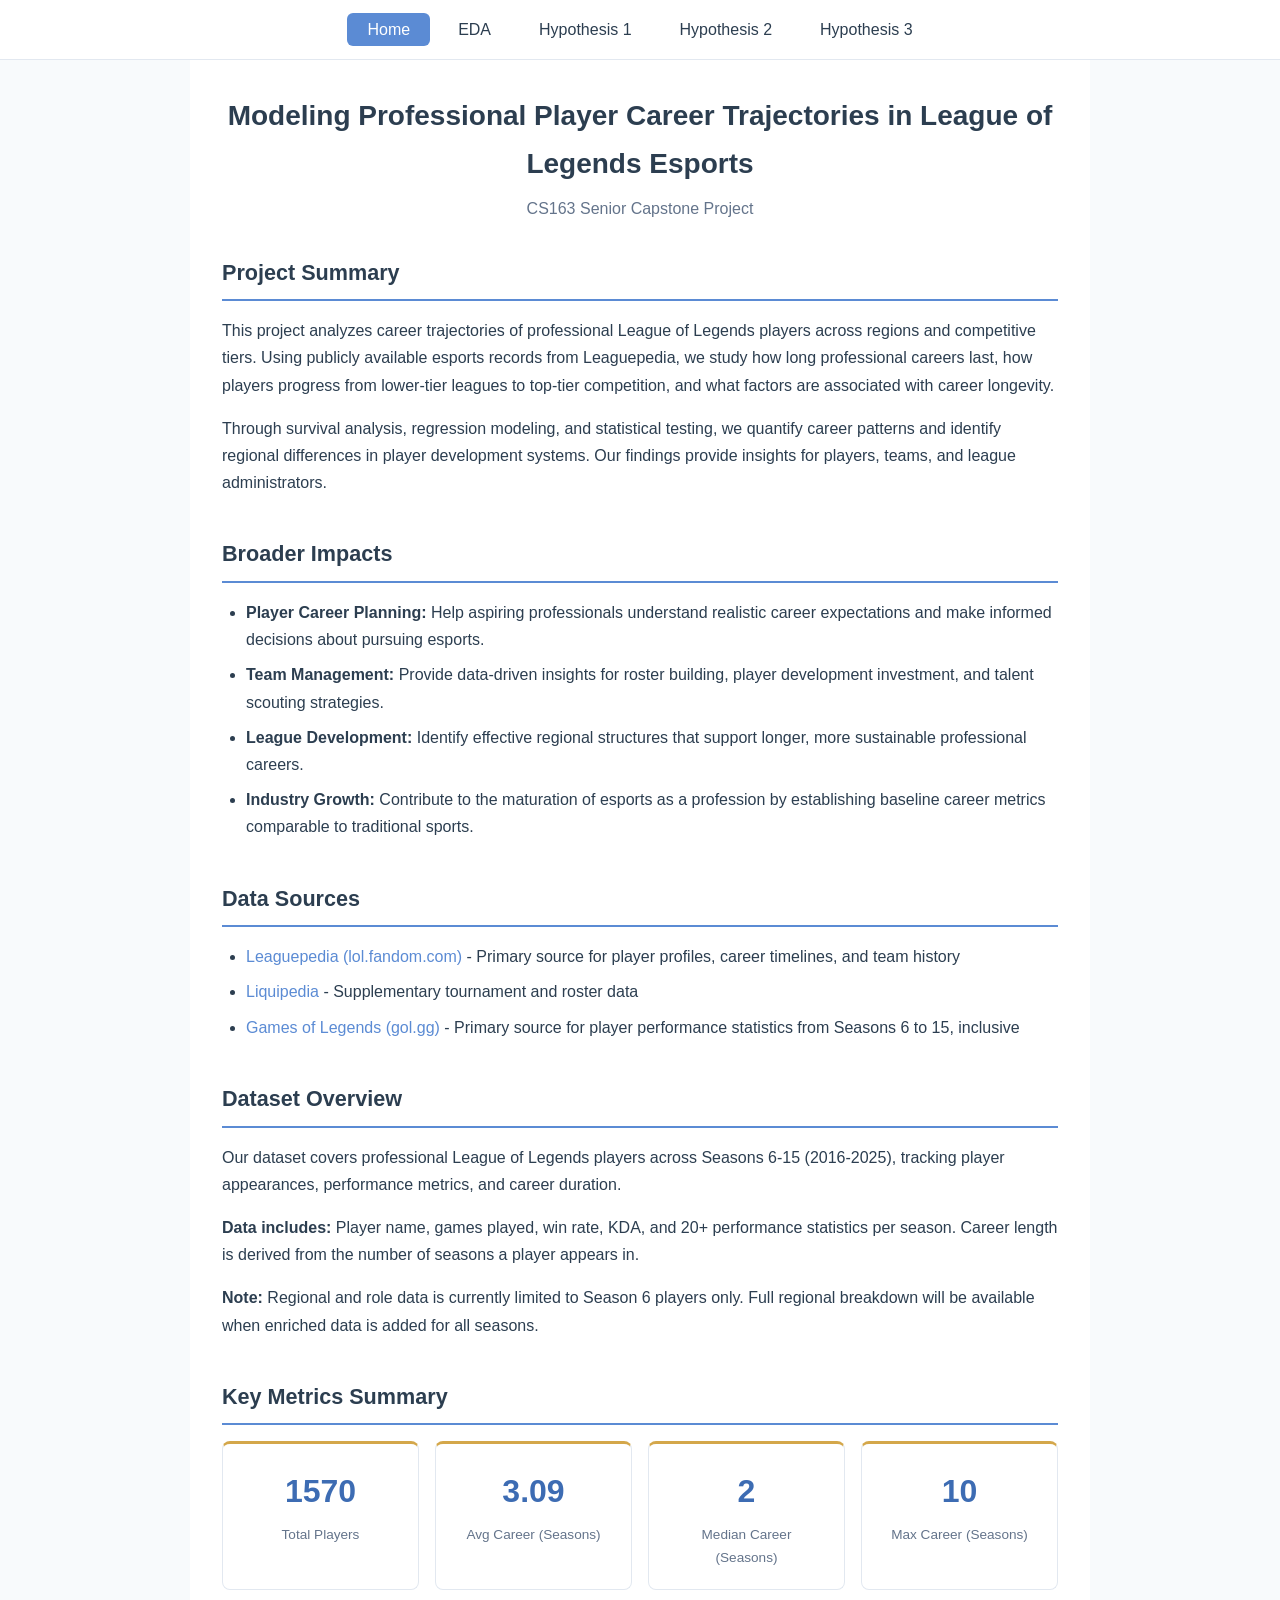
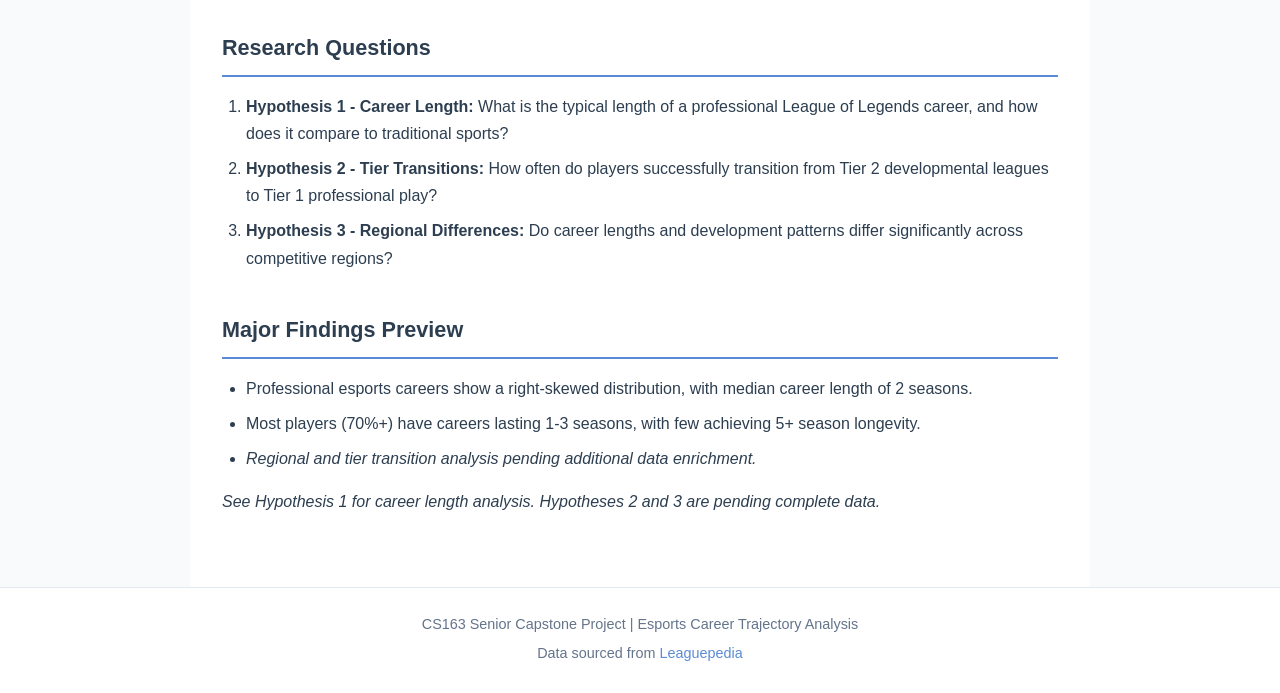
==== website/index.html @ b86ffa87 "Update index.html" ====
<!DOCTYPE html>
<html lang="en">
<head>
    <meta charset="UTF-8">
    <meta name="viewport" content="width=device-width, initial-scale=1.0">
    <title>Esports Career Trajectory Analysis</title>
    <link rel="stylesheet" href="css/styles.css">
    <script src="https://cdn.plot.ly/plotly-2.27.0.min.js"></script>
</head>
<body>
    <nav class="navbar">
        <ul class="nav-links">
            <li><a href="index.html" class="active">Home</a></li>
            <li><a href="pages/eda.html">EDA</a></li>
            <li><a href="pages/hypothesis1.html">Hypothesis 1</a></li>
            <li><a href="pages/hypothesis2.html">Hypothesis 2</a></li>
            <li><a href="pages/hypothesis3.html">Hypothesis 3</a></li>
        </ul>
    </nav>

    <main class="container">
        <h1 class="page-title">Modeling Professional Player Career Trajectories in League of Legends Esports</h1>
        
        <p class="group-info">CS163 Senior Capstone Project</p>

        <section class="section">
            <h2>Project Summary</h2>
            <p>
                This project analyzes career trajectories of professional League of Legends players across 
                regions and competitive tiers. Using publicly available esports records from Leaguepedia, 
                we study how long professional careers last, how players progress from lower-tier leagues 
                to top-tier competition, and what factors are associated with career longevity.
            </p>
            <p>
                Through survival analysis, regression modeling, and statistical testing, we quantify 
                career patterns and identify regional differences in player development systems. Our 
                findings provide insights for players, teams, and league administrators.
            </p>
        </section>

        <section class="section">
            <h2>Broader Impacts</h2>
            <ul>
                <li><strong>Player Career Planning:</strong> Help aspiring professionals understand realistic career expectations and make informed decisions about pursuing esports.</li>
                <li><strong>Team Management:</strong> Provide data-driven insights for roster building, player development investment, and talent scouting strategies.</li>
                <li><strong>League Development:</strong> Identify effective regional structures that support longer, more sustainable professional careers.</li>
                <li><strong>Industry Growth:</strong> Contribute to the maturation of esports as a profession by establishing baseline career metrics comparable to traditional sports.</li>
            </ul>
        </section>

        <section class="section">
            <h2>Data Sources</h2>
            <ul>
                <li><a href="https://lol.fandom.com/wiki/League_of_Legends_Esports_Wiki" target="_blank">Leaguepedia (lol.fandom.com)</a> - Primary source for player profiles, career timelines, and team history</li>
                <li><a href="https://liquipedia.net/leagueoflegends/" target="_blank">Liquipedia</a> - Supplementary tournament and roster data</li>
                <li><a href="https://gol.gg/esports/home/" target="_blank">Games of Legends (gol.gg)</a> - Primary source for player performance statistics from Seasons 6 to 15, inclusive</li>
            </ul>
        </section>

        <section class="section">
            <h2>Dataset Overview</h2>
            <p>
                Our dataset covers professional League of Legends players across Seasons 6-15 (2016-2025),
                tracking player appearances, performance metrics, and career duration.
            </p>
            <p>
                <strong>Data includes:</strong> Player name, games played, win rate, KDA, and 20+ performance 
                statistics per season. Career length is derived from the number of seasons a player appears in.
            </p>
            <p>
                <strong>Note:</strong> Regional and role data is currently limited to Season 6 players only. 
                Full regional breakdown will be available when enriched data is added for all seasons.
            </p>
        </section>

        <section class="section">
            <h2>Key Metrics Summary</h2>
            <div class="metrics-grid">
                <div class="metric-box">
                    <span class="metric-value" id="metric-total">--</span>
                    <span class="metric-label">Total Players</span>
                </div>
                <div class="metric-box">
                    <span class="metric-value" id="metric-avg-career">--</span>
                    <span class="metric-label">Avg Career (Seasons)</span>
                </div>
                <div class="metric-box">
                    <span class="metric-value" id="metric-median-career">--</span>
                    <span class="metric-label">Median Career (Seasons)</span>
                </div>
                <div class="metric-box">
                    <span class="metric-value" id="metric-max-career">--</span>
                    <span class="metric-label">Max Career (Seasons)</span>
                </div>
            </div>
        </section>

        <section class="section">
            <h2>Research Questions</h2>
            <ol>
                <li><strong>Hypothesis 1 - Career Length:</strong> What is the typical length of a professional League of Legends career, and how does it compare to traditional sports?</li>
                <li><strong>Hypothesis 2 - Tier Transitions:</strong> How often do players successfully transition from Tier 2 developmental leagues to Tier 1 professional play?</li>
                <li><strong>Hypothesis 3 - Regional Differences:</strong> Do career lengths and development patterns differ significantly across competitive regions?</li>
            </ol>
        </section>

        <section class="section">
            <h2>Major Findings Preview</h2>
            <ul>
                <li>Professional esports careers show a right-skewed distribution, with median career length of 2 seasons.</li>
                <li>Most players (70%+) have careers lasting 1-3 seasons, with few achieving 5+ season longevity.</li>
                <li><em>Regional and tier transition analysis pending additional data enrichment.</em></li>
            </ul>
            <p>
                <em>See Hypothesis 1 for career length analysis. Hypotheses 2 and 3 are pending complete data.</em>
            </p>
        </section>
    </main>

    <footer class="footer">
        <p>CS163 Senior Capstone Project | Esports Career Trajectory Analysis</p>
        <p>Data sourced from <a href="https://lol.fandom.com" target="_blank">Leaguepedia</a></p>
    </footer>

    <script src="js/data.js"></script>
    <script src="js/main.js"></script>
    <script>
        // Load EDA data and update dashboard
        fetch('js/eda_data.json')
            .then(response => response.json())
            .then(data => {
                // Update homepage metrics (only data directly from Excel)
                if (data.summary) {
                    document.getElementById('metric-total').textContent = data.summary.totalPlayers || '--';
                    document.getElementById('metric-avg-career').textContent = data.summary.avgCareerYears || '--';
                    document.getElementById('metric-median-career').textContent = data.summary.medianCareerYears || '--';
                    document.getElementById('metric-max-career').textContent = data.summary.maxCareerYears || '--';
                }
            })
            .catch(err => console.log('EDA data not yet available:', err));
    </script>
</body>
</html>
---- website/css/styles.css ----
/* Clean Academic Style - League of Legends Pastel Blue & Gold Theme */
:root {
    --primary-color: #5b8bd4;       /* Pastel blue */
    --primary-dark: #3d6cb3;        /* Darker blue for hover/accents */
    --primary-light: #d4e4f7;       /* Light blue background */
    --secondary-color: #d4a74a;     /* Pastel gold */
    --secondary-light: #f5e6c4;     /* Light gold background */
    --accent-color: #c9a227;        /* Richer gold for emphasis */
    --text-color: #2c3e50;
    --text-light: #64748b;
    --bg-color: #ffffff;
    --bg-secondary: #f8fafc;
    --border-color: #e2e8f0;
}

* {
    margin: 0;
    padding: 0;
    box-sizing: border-box;
}

body {
    font-family: 'Segoe UI', -apple-system, BlinkMacSystemFont, Roboto, sans-serif;
    line-height: 1.7;
    color: var(--text-color);
    background-color: var(--bg-secondary);
}

/* Navigation */
.navbar {
    background-color: var(--bg-color);
    border-bottom: 1px solid var(--border-color);
    padding: 1rem 2rem;
    position: sticky;
    top: 0;
    z-index: 1000;
}

.nav-links {
    display: flex;
    justify-content: center;
    list-style: none;
    gap: 0.5rem;
    max-width: 800px;
    margin: 0 auto;
}

.nav-links a {
    text-decoration: none;
    color: var(--text-color);
    padding: 0.5rem 1.25rem;
    border-radius: 6px;
    font-weight: 500;
    transition: all 0.2s;
}

.nav-links a:hover {
    background-color: var(--primary-light);
    color: var(--primary-dark);
}

.nav-links a.active {
    background-color: var(--primary-color);
    color: white;
}

.nav-links a.active:hover {
    background-color: var(--primary-dark);
}

/* Container */
.container {
    max-width: 900px;
    margin: 0 auto;
    padding: 2rem;
    background-color: var(--bg-color);
    min-height: calc(100vh - 200px);
}

/* Page Title */
.page-title {
    font-size: 1.75rem;
    font-weight: 700;
    text-align: center;
    margin-bottom: 0.5rem;
    color: var(--text-color);
}

.group-info {
    text-align: center;
    color: var(--text-light);
    margin-bottom: 2rem;
    font-size: 1rem;
}

/* Sections */
.section {
    margin-bottom: 2.5rem;
}

.section h2 {
    font-size: 1.35rem;
    font-weight: 600;
    margin-bottom: 1rem;
    color: var(--text-color);
    padding-bottom: 0.5rem;
    border-bottom: 2px solid var(--primary-color);
}

.section p {
    margin-bottom: 1rem;
}

.section ul,
.section ol {
    margin-left: 1.5rem;
    margin-bottom: 1rem;
}

.section li {
    margin-bottom: 0.5rem;
}

.section a {
    color: var(--primary-color);
    text-decoration: none;
}

.section a:hover {
    text-decoration: underline;
}

/* Data Table */
.data-table {
    width: 100%;
    border-collapse: collapse;
    margin: 1rem 0;
    font-size: 0.95rem;
}

.data-table th,
.data-table td {
    padding: 0.75rem 1rem;
    text-align: left;
    border: 1px solid var(--border-color);
}

.data-table th {
    background-color: var(--bg-secondary);
    font-weight: 600;
}

.data-table tbody tr:hover {
    background-color: var(--bg-secondary);
}

/* Metrics Grid */
.metrics-grid {
    display: grid;
    grid-template-columns: repeat(auto-fit, minmax(180px, 1fr));
    gap: 1rem;
    margin: 1rem 0;
}

.metric-box {
    background-color: var(--bg-color);
    border: 1px solid var(--border-color);
    border-top: 3px solid var(--secondary-color);
    border-radius: 8px;
    padding: 1.25rem;
    text-align: center;
}

.metric-value {
    display: block;
    font-size: 2rem;
    font-weight: 700;
    color: var(--primary-dark);
}

.metric-label {
    display: block;
    font-size: 0.85rem;
    color: var(--text-light);
    margin-top: 0.25rem;
}

/* Hypothesis Header */
.hypothesis-header {
    background: linear-gradient(135deg, var(--primary-light) 0%, var(--secondary-light) 100%);
    border: 1px solid var(--border-color);
    border-radius: 8px;
    padding: 1.5rem;
    margin-bottom: 2rem;
}

.hypothesis-header h1 {
    font-size: 1.5rem;
    margin-bottom: 1rem;
    color: var(--primary-dark);
}

.hypothesis-text {
    font-style: italic;
    color: var(--text-color);
    padding: 1rem;
    background-color: var(--bg-color);
    border-left: 4px solid var(--secondary-color);
    border-radius: 4px;
}

/* Summary Box */
.summary-box {
    background-color: var(--primary-light);
    border: 1px solid var(--primary-color);
    border-radius: 8px;
    padding: 1.5rem;
    margin: 1.5rem 0;
}

.summary-box h3 {
    color: var(--primary-dark);
    margin-bottom: 0.75rem;
    font-size: 1.1rem;
}

.summary-box ul {
    margin-left: 1.25rem;
    margin-bottom: 0;
}

/* Implications Box */
.implications-box {
    background-color: var(--secondary-light);
    border: 1px solid var(--secondary-color);
    border-radius: 8px;
    padding: 1.5rem;
    margin: 1.5rem 0;
}

.implications-box h3 {
    color: var(--accent-color);
    margin-bottom: 0.75rem;
    font-size: 1.1rem;
}

.implications-box ul {
    margin-left: 1.25rem;
    margin-bottom: 0;
}

/* Chart Container */
.chart-container {
    width: 100%;
    min-height: 350px;
    margin: 1.5rem 0;
    background-color: var(--bg-color);
    border: 1px solid var(--border-color);
    border-radius: 8px;
}

.chart-row {
    display: grid;
    grid-template-columns: 1fr 1fr;
    gap: 1.5rem;
    margin: 1.5rem 0;
}

@media (max-width: 768px) {
    .chart-row {
        grid-template-columns: 1fr;
    }
}

.chart-title {
    font-size: 1rem;
    font-weight: 600;
    margin-bottom: 0.5rem;
    text-align: center;
}

/* Stats Table */
.stats-table {
    width: 100%;
    border-collapse: collapse;
    margin: 1rem 0;
    font-size: 0.9rem;
}

.stats-table th,
.stats-table td {
    padding: 0.6rem 0.75rem;
    text-align: center;
    border: 1px solid var(--border-color);
}

.stats-table th {
    background-color: var(--bg-secondary);
    font-weight: 600;
}

.stats-table td:first-child {
    text-align: left;
    font-weight: 500;
}

/* Next Steps Section */
.next-steps {
    background-color: #f8fafc;
    border: 1px solid var(--border-color);
    border-left: 4px solid var(--secondary-color);
    border-radius: 8px;
    padding: 1.5rem;
    margin: 1.5rem 0;
}

.next-steps h3 {
    color: var(--accent-color);
    margin-bottom: 0.75rem;
    font-size: 1.1rem;
}

.next-steps ul {
    margin-left: 1.25rem;
    margin-bottom: 0;
}

/* Footer */
.footer {
    background-color: var(--bg-color);
    border-top: 1px solid var(--border-color);
    padding: 1.5rem;
    text-align: center;
    color: var(--text-light);
    font-size: 0.9rem;
}

.footer a {
    color: var(--primary-color);
    text-decoration: none;
}

.footer a:hover {
    text-decoration: underline;
}

.footer p {
    margin-bottom: 0.25rem;
}

/* Responsive */
@media (max-width: 768px) {
    .container {
        padding: 1rem;
    }

    .page-title {
        font-size: 1.4rem;
    }

    .nav-links {
        flex-wrap: wrap;
        gap: 0.25rem;
    }

    .nav-links a {
        padding: 0.4rem 0.75rem;
        font-size: 0.9rem;
    }

    .metric-value {
        font-size: 1.5rem;
    }
}

/* Placeholder Box for Pending Data */
.placeholder-box {
    background-color: var(--bg-secondary);
    border: 2px dashed var(--border-color);
    border-radius: 8px;
    padding: 2rem;
    text-align: center;
    color: var(--text-light);
    margin: 1rem 0;
}

.placeholder-box p {
    margin-bottom: 0.75rem;
}

.placeholder-box ul {
    text-align: left;
    display: inline-block;
    margin: 0.5rem 0;
}

.placeholder-box li {
    margin-bottom: 0.25rem;
}

.placeholder-box strong {
    color: var(--text-color);
}

.placeholder-box em {
    color: var(--primary-dark);
}

/* Print Styles */
@media print {
    .navbar {
        display: none;
    }

    .container {
        max-width: 100%;
        padding: 0;
    }

    .section {
        break-inside: avoid;
    }

    .chart-container {
        break-inside: avoid;
    }
    
    .placeholder-box {
        border: 1px solid #ccc;
    }
}
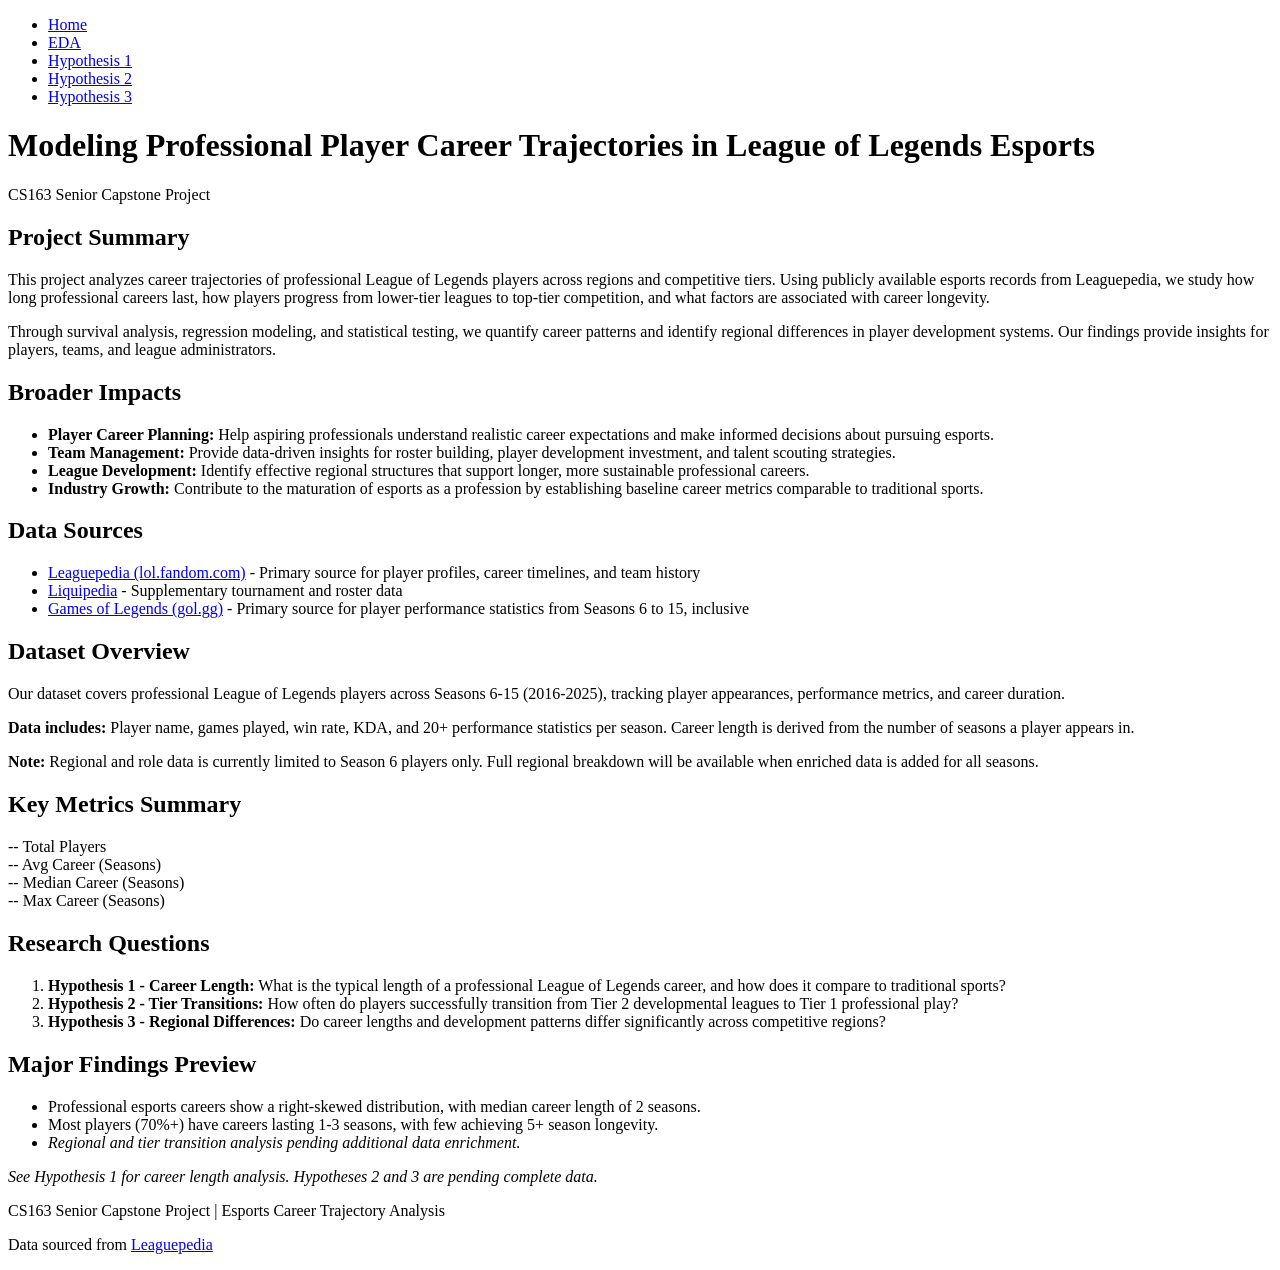
==== commit 299dd48a: "fixing home page 404 upon refresh" ====
--- a/website/index.html
+++ b/website/index.html
@@ -4,17 +4,17 @@
     <meta charset="UTF-8">
     <meta name="viewport" content="width=device-width, initial-scale=1.0">
     <title>Esports Career Trajectory Analysis</title>
-    <link rel="stylesheet" href="css/styles.css">
+    <link rel="stylesheet" href="/css/styles.css">
     <script src="https://cdn.plot.ly/plotly-2.27.0.min.js"></script>
 </head>
 <body>
     <nav class="navbar">
         <ul class="nav-links">
-            <li><a href="index.html" class="active">Home</a></li>
-            <li><a href="pages/eda.html">EDA</a></li>
-            <li><a href="pages/hypothesis1.html">Hypothesis 1</a></li>
-            <li><a href="pages/hypothesis2.html">Hypothesis 2</a></li>
-            <li><a href="pages/hypothesis3.html">Hypothesis 3</a></li>
+            <li><a href="/" class="active">Home</a></li>
+            <li><a href="/pages/eda.html">EDA</a></li>
+            <li><a href="/pages/hypothesis1.html">Hypothesis 1</a></li>
+            <li><a href="/pages/hypothesis2.html">Hypothesis 2</a></li>
+            <li><a href="/pages/hypothesis3.html">Hypothesis 3</a></li>
         </ul>
     </nav>
 
@@ -122,22 +122,51 @@
         <p>Data sourced from <a href="https://lol.fandom.com" target="_blank">Leaguepedia</a></p>
     </footer>
 
-    <script src="js/data.js"></script>
-    <script src="js/main.js"></script>
+    <script src="/js/data.js"></script>
+    <script src="/js/main.js"></script>
     <script>
-        // Load EDA data and update dashboard
-        fetch('js/eda_data.json')
-            .then(response => response.json())
-            .then(data => {
-                // Update homepage metrics (only data directly from Excel)
-                if (data.summary) {
-                    document.getElementById('metric-total').textContent = data.summary.totalPlayers || '--';
-                    document.getElementById('metric-avg-career').textContent = data.summary.avgCareerYears || '--';
-                    document.getElementById('metric-median-career').textContent = data.summary.medianCareerYears || '--';
-                    document.getElementById('metric-max-career').textContent = data.summary.maxCareerYears || '--';
-                }
-            })
-            .catch(err => console.log('EDA data not yet available:', err));
+        (function () {
+            function applySummary(s) {
+                if (!s) return;
+                var fmt = function (v) {
+                    if (v == null || v === '') return '--';
+                    if (typeof v === 'number' && v % 1 !== 0) return v.toFixed(2);
+                    return String(v);
+                };
+                var el = document.getElementById('metric-total');
+                if (el) el.textContent = s.totalPlayers != null ? String(s.totalPlayers) : '--';
+                el = document.getElementById('metric-avg-career');
+                if (el) el.textContent = fmt(s.avgCareerYears);
+                el = document.getElementById('metric-median-career');
+                if (el) el.textContent = fmt(s.medianCareerYears);
+                el = document.getElementById('metric-max-career');
+                if (el) el.textContent = s.maxCareerYears != null ? String(s.maxCareerYears) : '--';
+            }
+
+            function loadHomeMetrics() {
+                fetch('/js/eda_data.json')
+                    .then(function (response) {
+                        if (!response.ok) throw new Error('EDA fetch failed: ' + response.status);
+                        return response.json();
+                    })
+                    .then(function (data) {
+                        if (data && data.summary) applySummary(data.summary);
+                        else throw new Error('EDA JSON missing summary');
+                    })
+                    .catch(function (err) {
+                        console.warn('Homepage EDA metrics (using fallback if available):', err);
+                        if (typeof SAMPLE_DATA !== 'undefined' && SAMPLE_DATA.summary) {
+                            applySummary(SAMPLE_DATA.summary);
+                        }
+                    });
+            }
+
+            if (document.readyState === 'loading') {
+                document.addEventListener('DOMContentLoaded', loadHomeMetrics);
+            } else {
+                loadHomeMetrics();
+            }
+        })();
     </script>
 </body>
 </html>
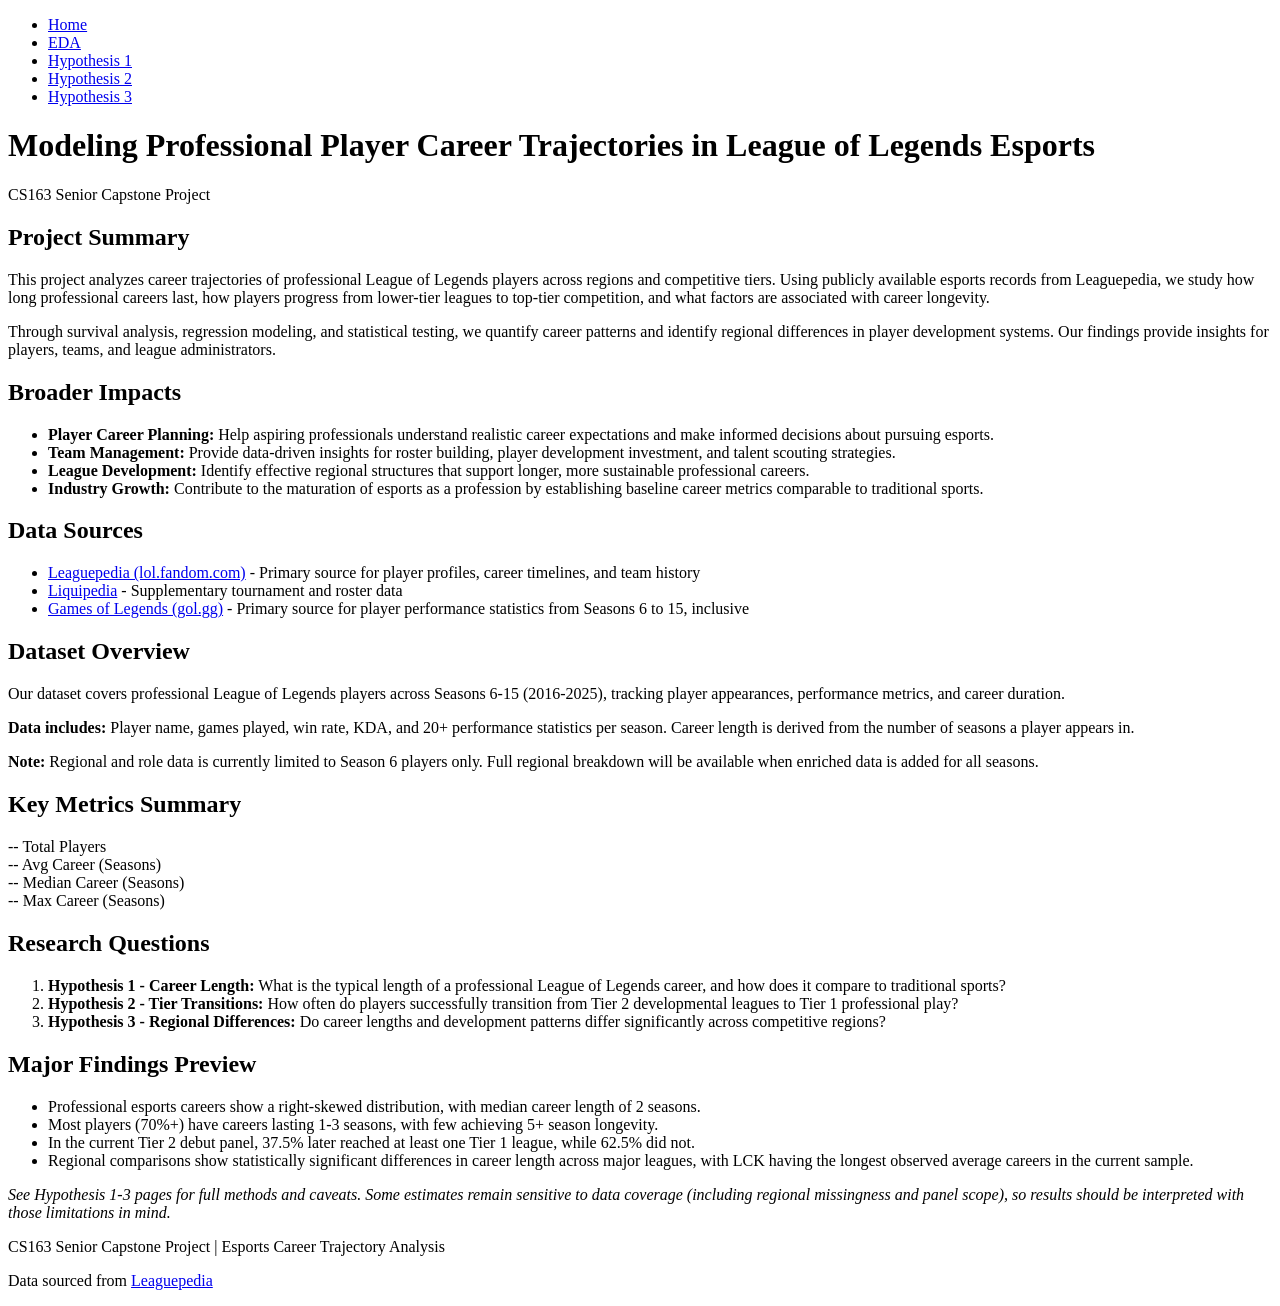
==== commit f9c74613: "Add stability/cohort snapshot and refresh homepage findings Add a new stability_cohort_analysis pipe" ====
--- a/website/index.html
+++ b/website/index.html
@@ -109,10 +109,11 @@
             <ul>
                 <li>Professional esports careers show a right-skewed distribution, with median career length of 2 seasons.</li>
                 <li>Most players (70%+) have careers lasting 1-3 seasons, with few achieving 5+ season longevity.</li>
-                <li><em>Regional and tier transition analysis pending additional data enrichment.</em></li>
+                <li>In the current Tier 2 debut panel, 37.5% later reached at least one Tier 1 league, while 62.5% did not.</li>
+                <li>Regional comparisons show statistically significant differences in career length across major leagues, with LCK having the longest observed average careers in the current sample.</li>
             </ul>
             <p>
-                <em>See Hypothesis 1 for career length analysis. Hypotheses 2 and 3 are pending complete data.</em>
+                <em>See Hypothesis 1-3 pages for full methods and caveats. Some estimates remain sensitive to data coverage (including regional missingness and panel scope), so results should be interpreted with those limitations in mind.</em>
             </p>
         </section>
     </main>
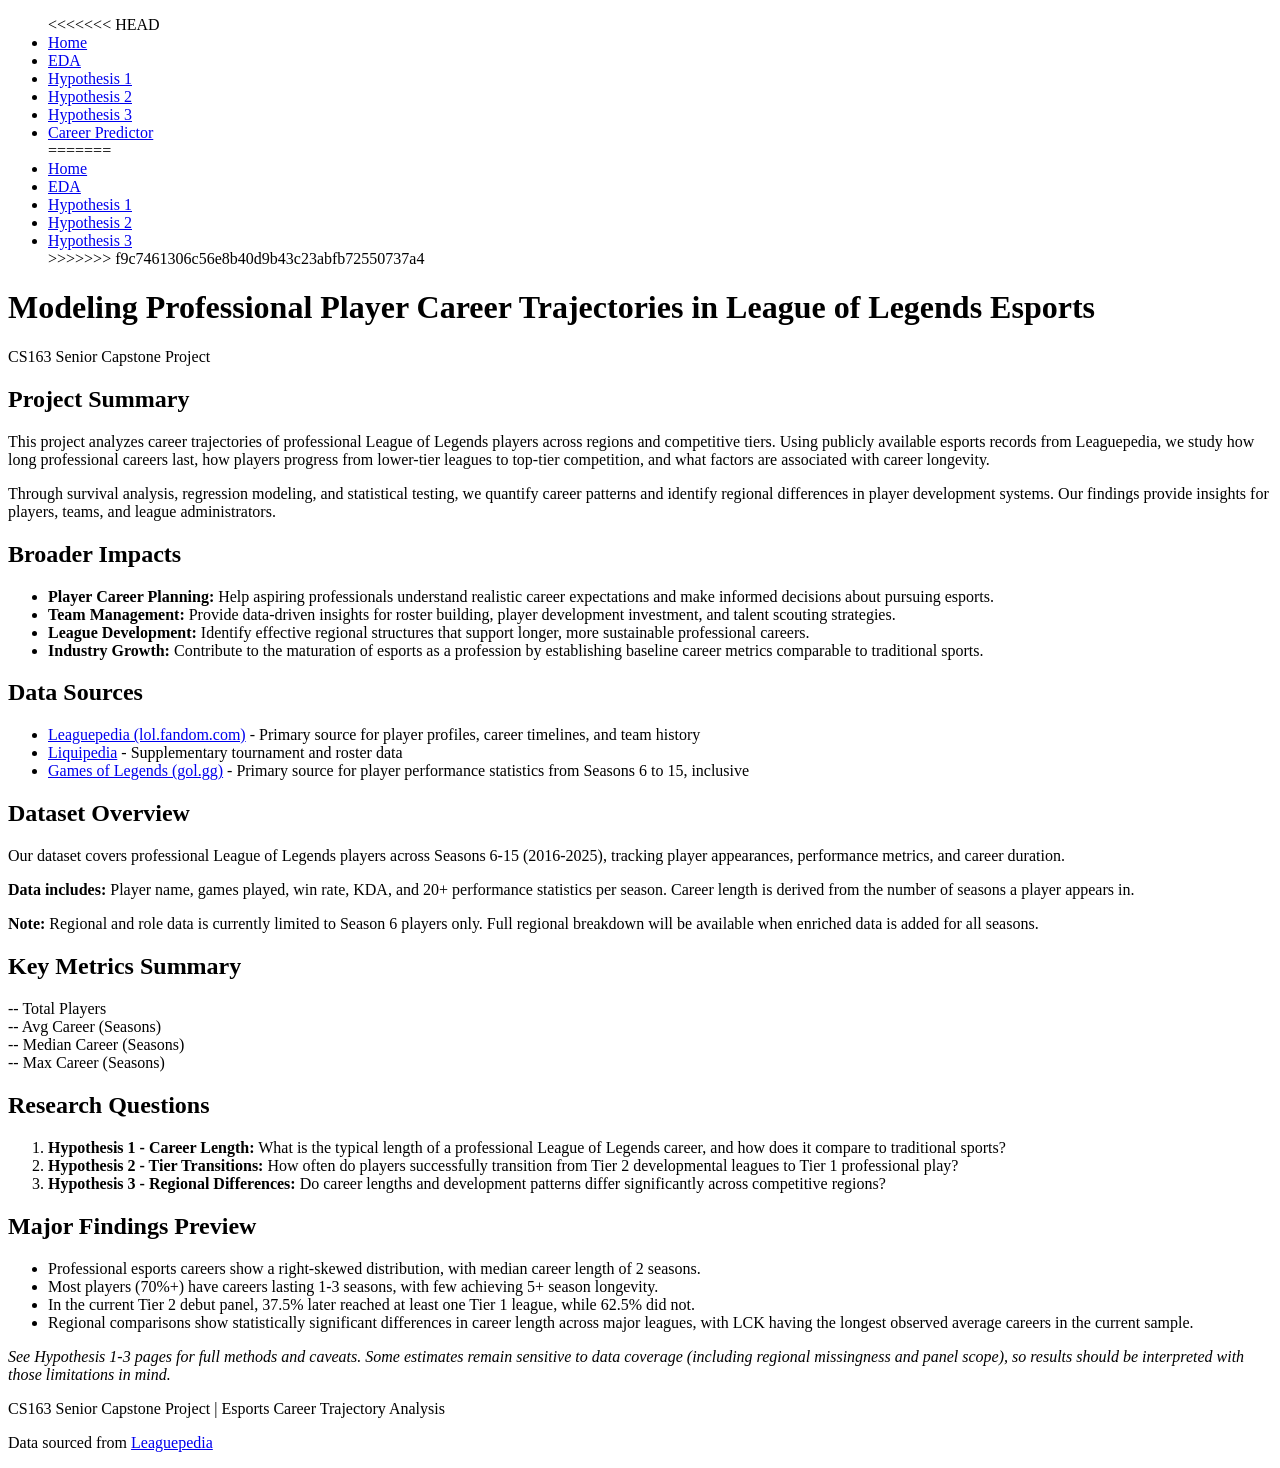
==== commit a2d5ce3e: "added predictor model and html files" ====
--- a/website/index.html
+++ b/website/index.html
@@ -10,11 +10,20 @@
 <body>
     <nav class="navbar">
         <ul class="nav-links">
+<<<<<<< HEAD
+            <li><a href="index.html" class="active">Home</a></li>
+            <li><a href="pages/eda.html">EDA</a></li>
+            <li><a href="pages/hypothesis1.html">Hypothesis 1</a></li>
+            <li><a href="pages/hypothesis2.html">Hypothesis 2</a></li>
+            <li><a href="pages/hypothesis3.html">Hypothesis 3</a></li>
+            <li><a href="predictor.html">Career Predictor</a></li>
+=======
             <li><a href="/" class="active">Home</a></li>
             <li><a href="/pages/eda.html">EDA</a></li>
             <li><a href="/pages/hypothesis1.html">Hypothesis 1</a></li>
             <li><a href="/pages/hypothesis2.html">Hypothesis 2</a></li>
             <li><a href="/pages/hypothesis3.html">Hypothesis 3</a></li>
+>>>>>>> f9c7461306c56e8b40d9b43c23abfb72550737a4
         </ul>
     </nav>
 
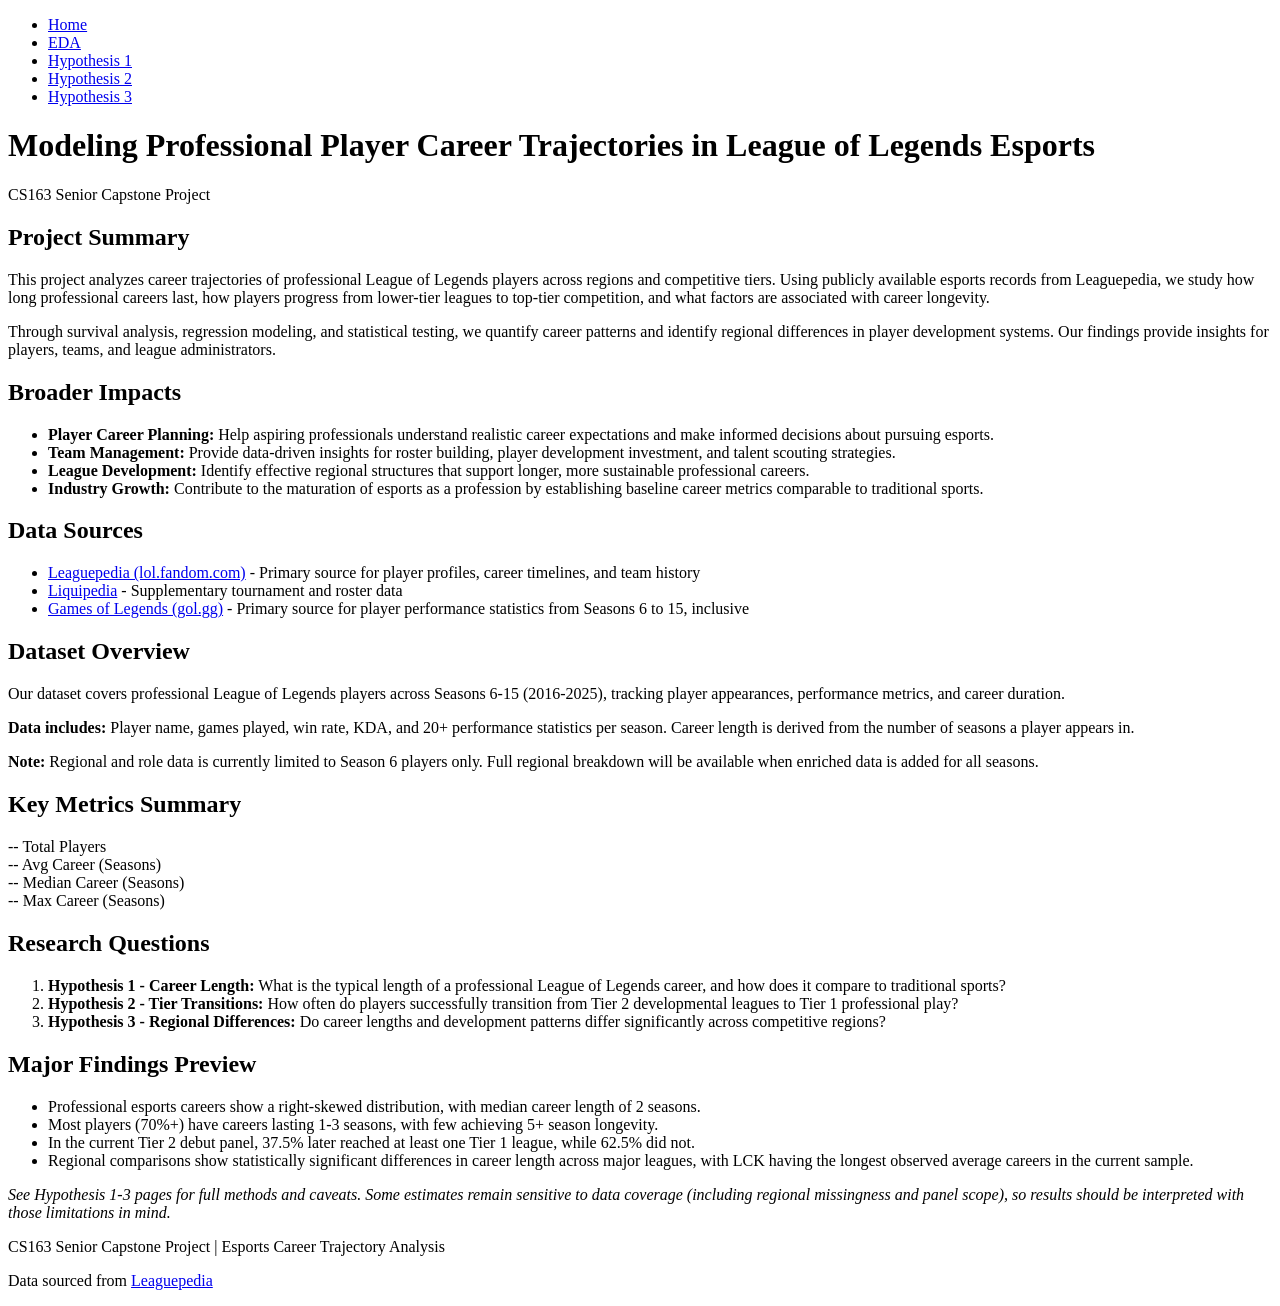
==== commit 6d6ebd9d: "Merge branch 'main' of https://github.com/Brandonlee-2002/Esports-Trajectory" ====
--- a/website/index.html
+++ b/website/index.html
@@ -10,20 +10,11 @@
 <body>
     <nav class="navbar">
         <ul class="nav-links">
-<<<<<<< HEAD
             <li><a href="index.html" class="active">Home</a></li>
             <li><a href="pages/eda.html">EDA</a></li>
             <li><a href="pages/hypothesis1.html">Hypothesis 1</a></li>
             <li><a href="pages/hypothesis2.html">Hypothesis 2</a></li>
             <li><a href="pages/hypothesis3.html">Hypothesis 3</a></li>
-            <li><a href="predictor.html">Career Predictor</a></li>
-=======
-            <li><a href="/" class="active">Home</a></li>
-            <li><a href="/pages/eda.html">EDA</a></li>
-            <li><a href="/pages/hypothesis1.html">Hypothesis 1</a></li>
-            <li><a href="/pages/hypothesis2.html">Hypothesis 2</a></li>
-            <li><a href="/pages/hypothesis3.html">Hypothesis 3</a></li>
->>>>>>> f9c7461306c56e8b40d9b43c23abfb72550737a4
         </ul>
     </nav>
 
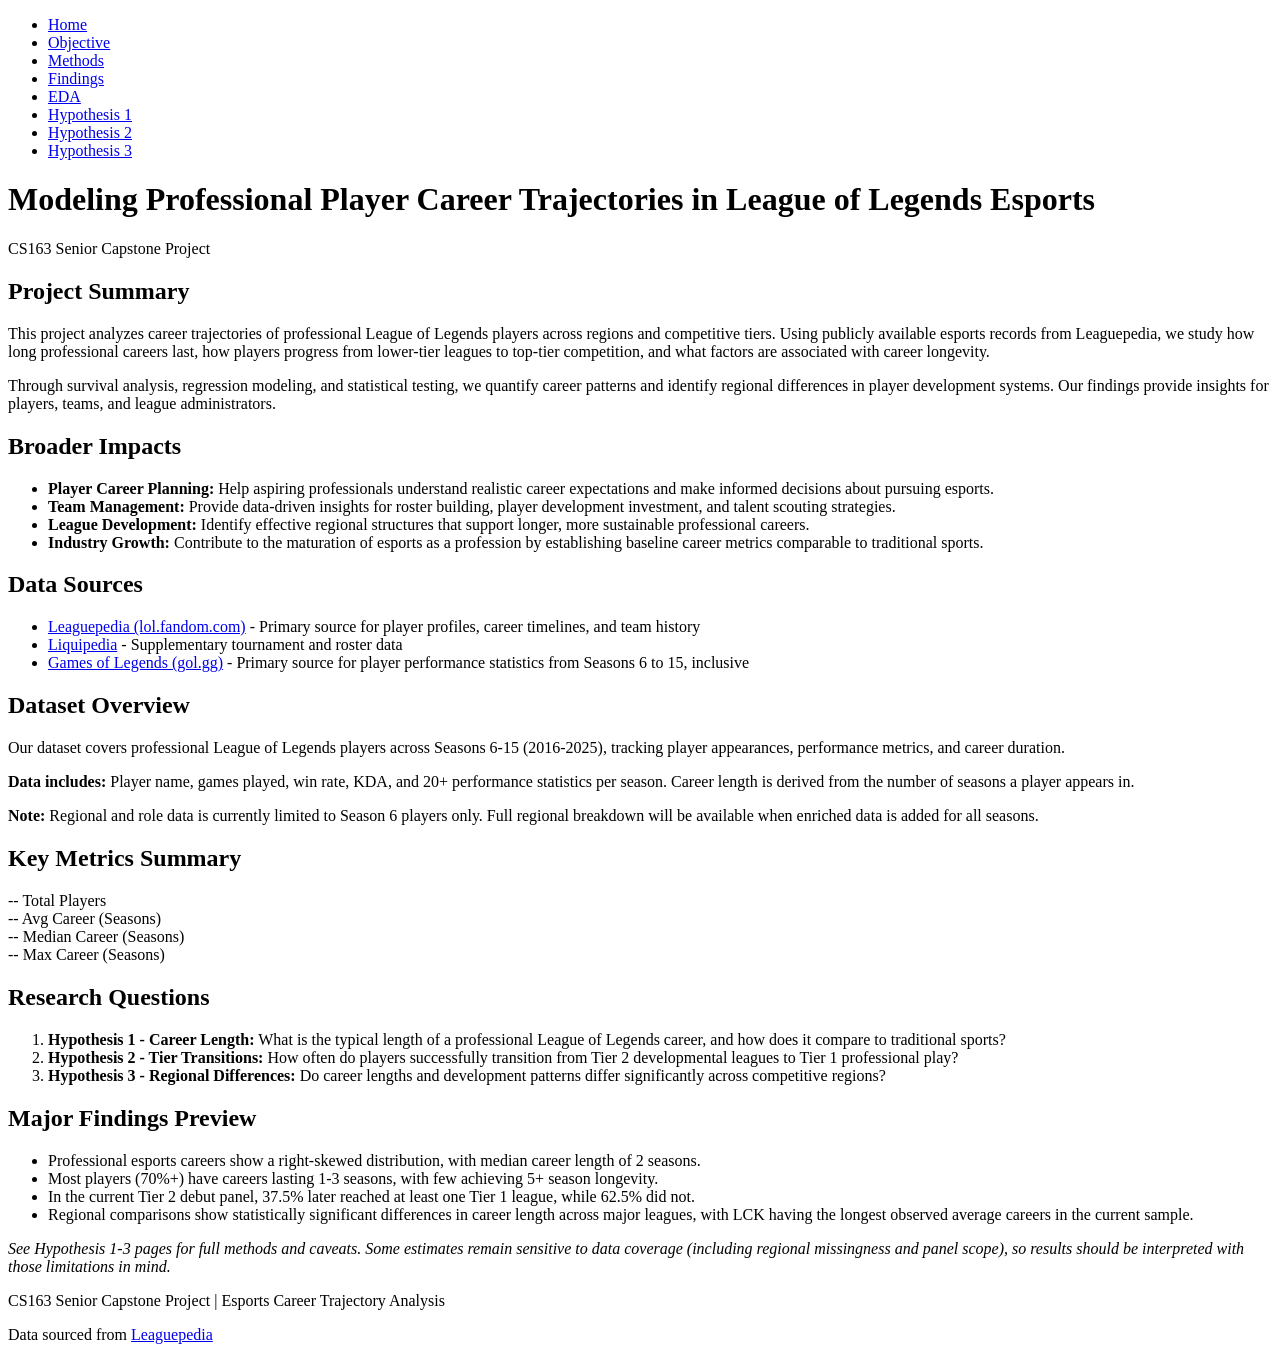
==== commit eccdbec5: "Add rubric pages, cloud DB feature, and README updates" ====
--- a/website/index.html
+++ b/website/index.html
@@ -11,6 +11,9 @@
     <nav class="navbar">
         <ul class="nav-links">
             <li><a href="index.html" class="active">Home</a></li>
+            <li><a href="pages/objective.html">Objective</a></li>
+            <li><a href="pages/methods.html">Methods</a></li>
+            <li><a href="pages/findings.html">Findings</a></li>
             <li><a href="pages/eda.html">EDA</a></li>
             <li><a href="pages/hypothesis1.html">Hypothesis 1</a></li>
             <li><a href="pages/hypothesis2.html">Hypothesis 2</a></li>
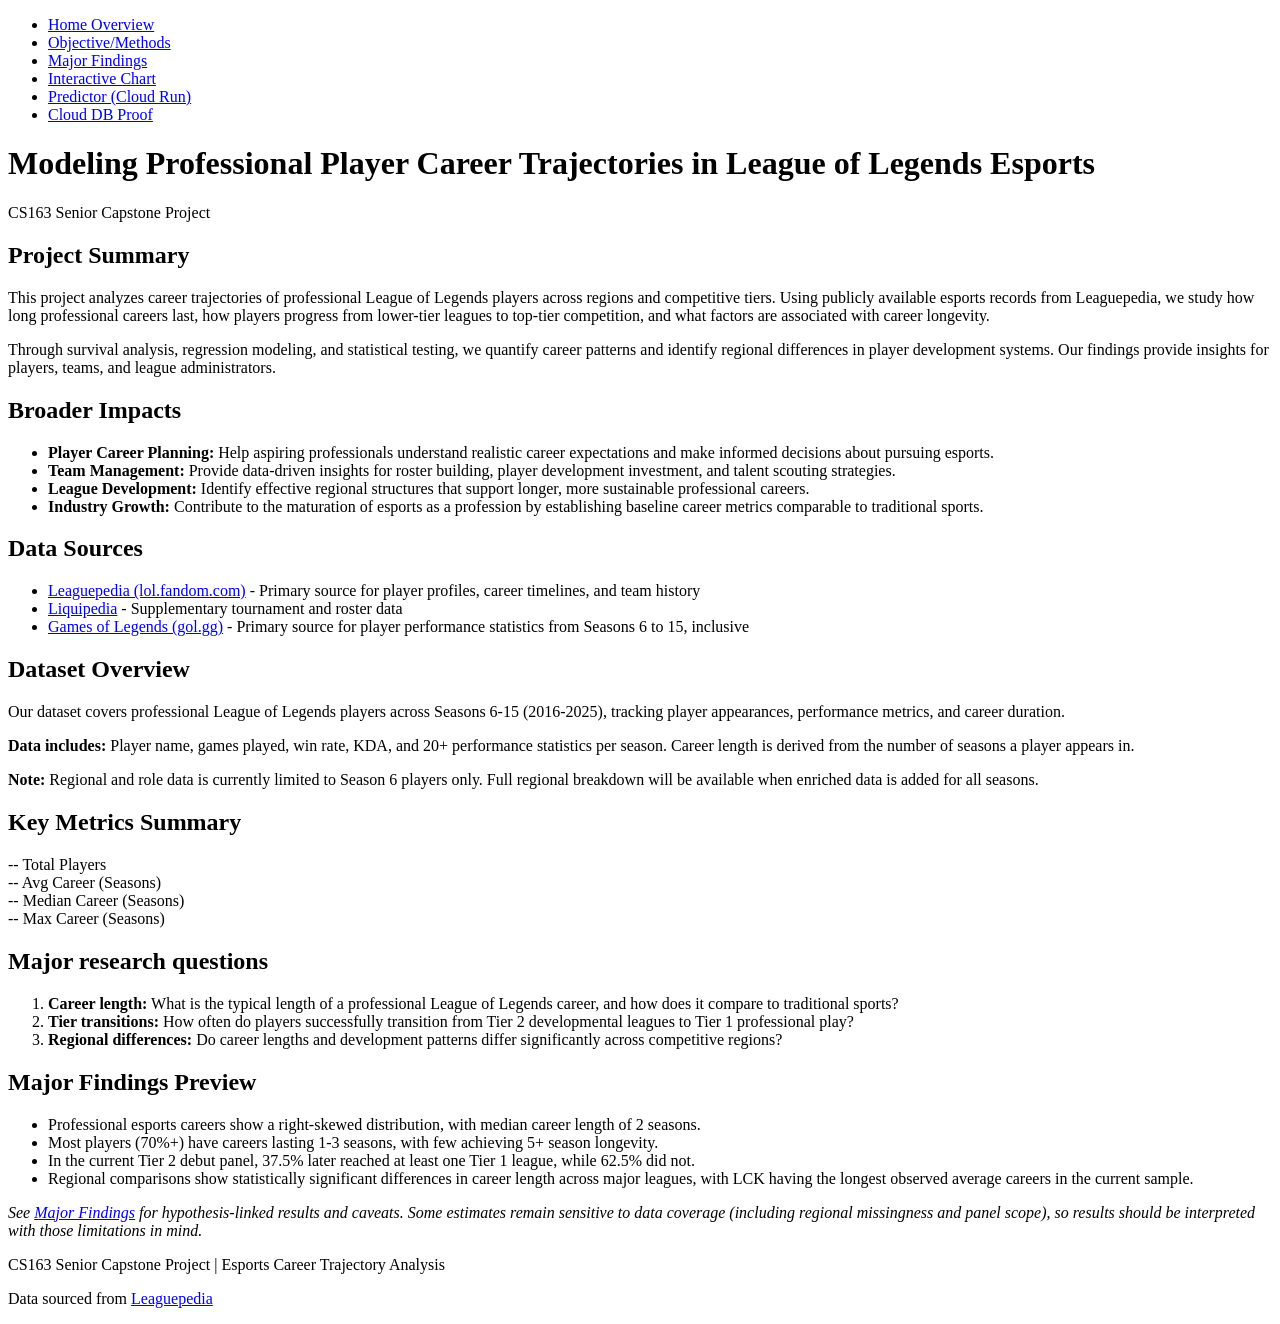
==== commit 09eddcb2: "Website: unified nav, findings labels, README updates" ====
--- a/website/index.html
+++ b/website/index.html
@@ -10,14 +10,12 @@
 <body>
     <nav class="navbar">
         <ul class="nav-links">
-            <li><a href="index.html" class="active">Home</a></li>
-            <li><a href="pages/objective.html">Objective</a></li>
-            <li><a href="pages/methods.html">Methods</a></li>
-            <li><a href="pages/findings.html">Findings</a></li>
-            <li><a href="pages/eda.html">EDA</a></li>
-            <li><a href="pages/hypothesis1.html">Hypothesis 1</a></li>
-            <li><a href="pages/hypothesis2.html">Hypothesis 2</a></li>
-            <li><a href="pages/hypothesis3.html">Hypothesis 3</a></li>
+            <li><a href="index.html" class="active">Home Overview</a></li>
+            <li><a href="pages/methods.html">Objective/Methods</a></li>
+            <li><a href="pages/findings.html">Major Findings</a></li>
+            <li><a href="pages/hypothesis2.html">Interactive Chart</a></li>
+            <li><a href="pages/predictor.html">Predictor (Cloud Run)</a></li>
+            <li><a href="pages/findings.html#cloud-db-proof">Cloud DB Proof</a></li>
         </ul>
     </nav>
 
@@ -99,11 +97,11 @@
         </section>
 
         <section class="section">
-            <h2>Research Questions</h2>
+            <h2>Major research questions</h2>
             <ol>
-                <li><strong>Hypothesis 1 - Career Length:</strong> What is the typical length of a professional League of Legends career, and how does it compare to traditional sports?</li>
-                <li><strong>Hypothesis 2 - Tier Transitions:</strong> How often do players successfully transition from Tier 2 developmental leagues to Tier 1 professional play?</li>
-                <li><strong>Hypothesis 3 - Regional Differences:</strong> Do career lengths and development patterns differ significantly across competitive regions?</li>
+                <li><strong>Career length:</strong> What is the typical length of a professional League of Legends career, and how does it compare to traditional sports?</li>
+                <li><strong>Tier transitions:</strong> How often do players successfully transition from Tier 2 developmental leagues to Tier 1 professional play?</li>
+                <li><strong>Regional differences:</strong> Do career lengths and development patterns differ significantly across competitive regions?</li>
             </ol>
         </section>
 
@@ -116,7 +114,7 @@
                 <li>Regional comparisons show statistically significant differences in career length across major leagues, with LCK having the longest observed average careers in the current sample.</li>
             </ul>
             <p>
-                <em>See Hypothesis 1-3 pages for full methods and caveats. Some estimates remain sensitive to data coverage (including regional missingness and panel scope), so results should be interpreted with those limitations in mind.</em>
+                <em>See <a href="pages/findings.html">Major Findings</a> for hypothesis-linked results and caveats. Some estimates remain sensitive to data coverage (including regional missingness and panel scope), so results should be interpreted with those limitations in mind.</em>
             </p>
         </section>
     </main>
